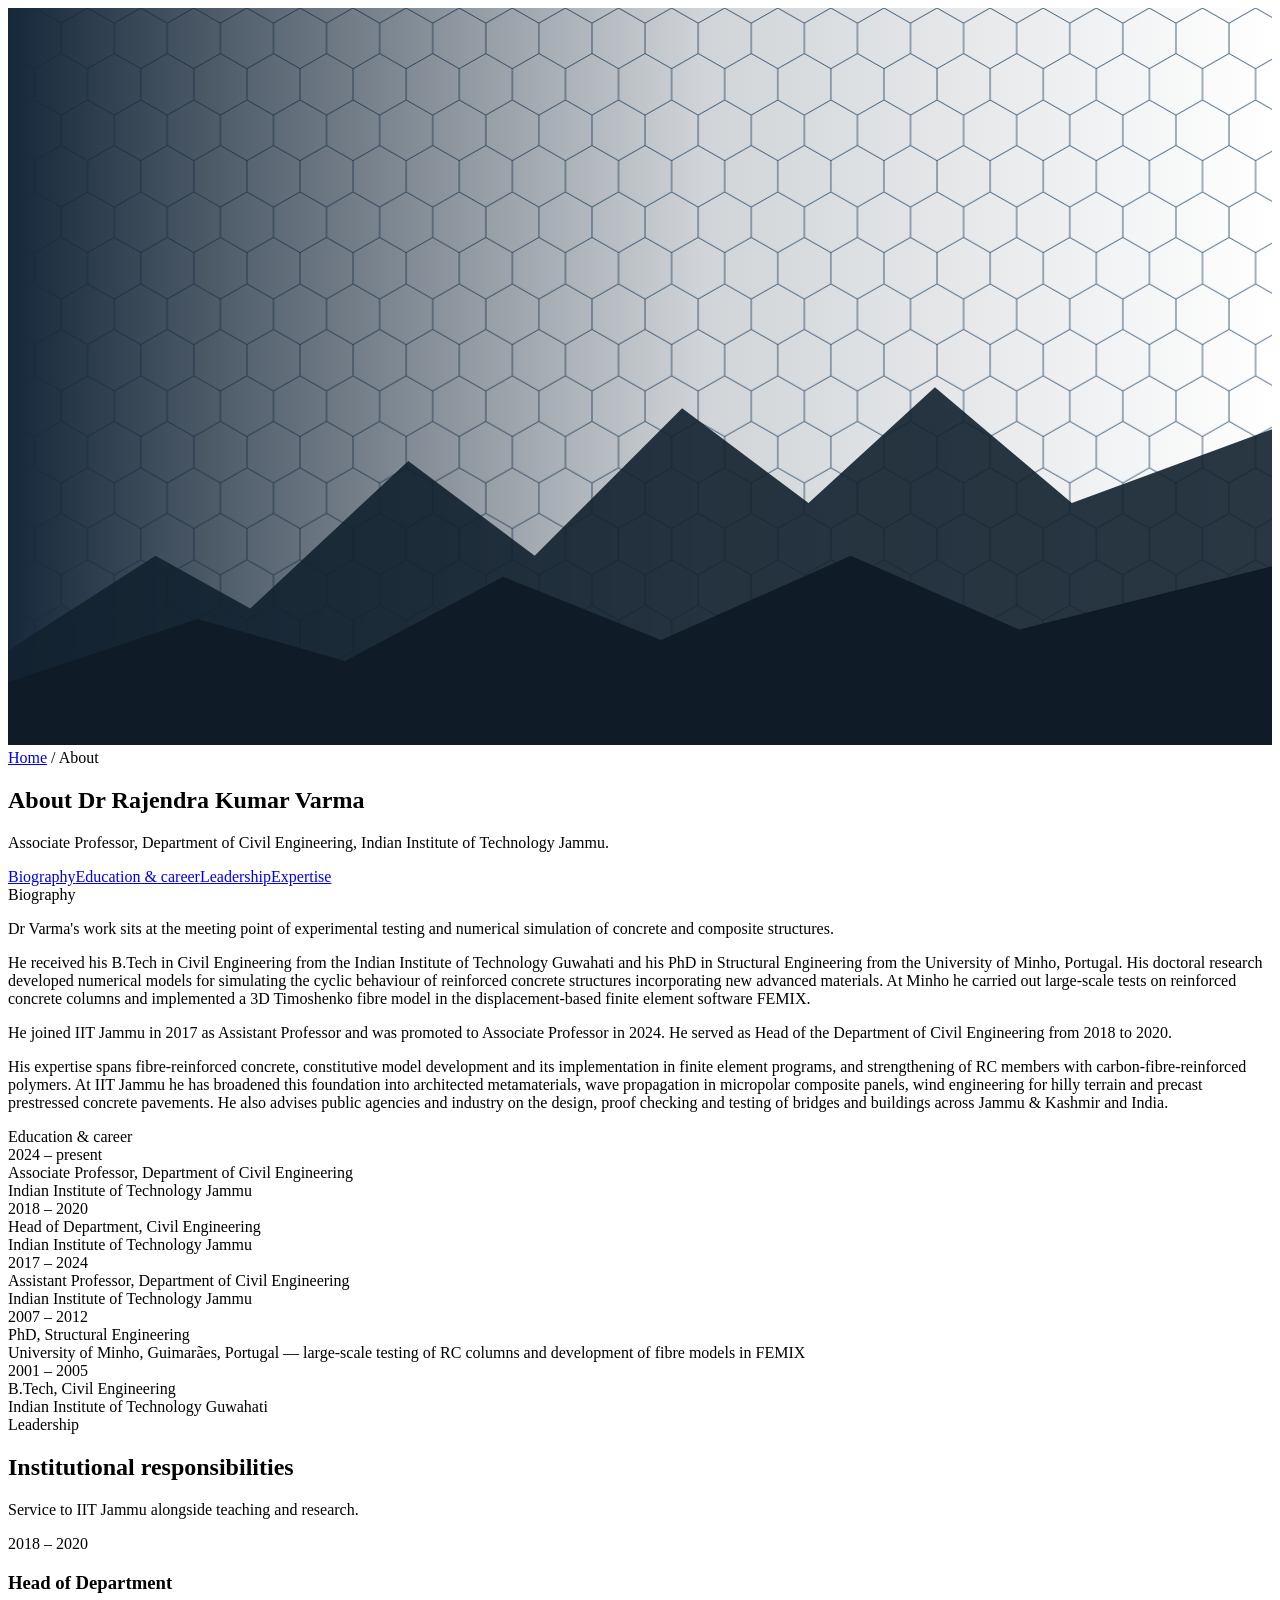
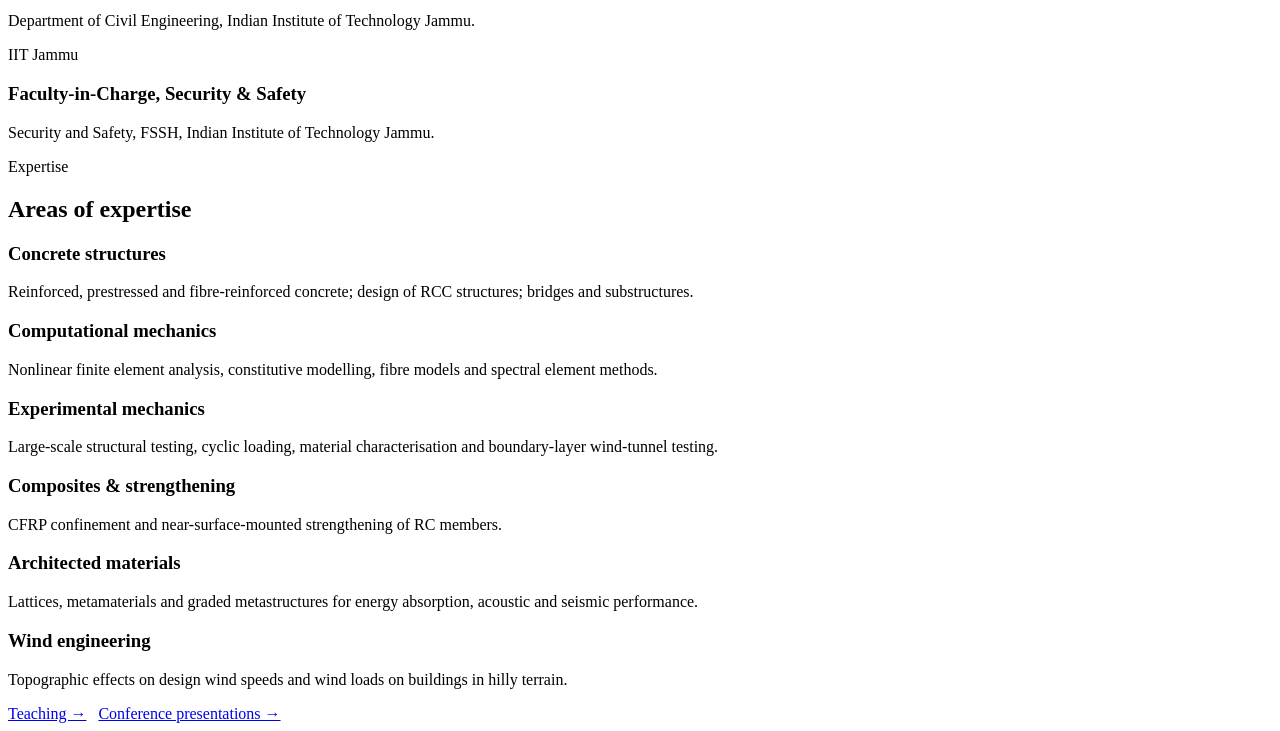
==== about.html @ 0ac22efe "Add files via upload" ====
<!DOCTYPE html>
<html lang="en-GB">
<head>
<meta charset="utf-8">
<meta name="viewport" content="width=device-width, initial-scale=1">
<title>About — Dr Rajendra Kumar Varma, IIT Jammu</title>
<meta name="description" content="Biography, education, career and institutional roles of Dr Rajendra Kumar Varma, Associate Professor of Civil Engineering at IIT Jammu.">
<link rel="canonical" href="https://rkv-research-group.github.io/about.html">
<meta property="og:type" content="website">
<meta property="og:url" content="https://rkv-research-group.github.io/about.html">
<meta property="og:title" content="About — Dr Rajendra Kumar Varma, IIT Jammu">
<meta property="og:description" content="Biography, education, career and institutional roles of Dr Rajendra Kumar Varma, Associate Professor of Civil Engineering at IIT Jammu.">
<meta name="twitter:card" content="summary">
<link rel="icon" href="data:image/svg+xml,%3Csvg xmlns='http://www.w3.org/2000/svg' viewBox='0 0 64 64'%3E%3Crect width='64' height='64' rx='12' fill='%2316283a'/%3E%3Ctext x='32' y='43' font-family='Georgia,serif' font-size='28' fill='%23ffffff' text-anchor='middle'%3ERKV%3C/text%3E%3C/svg%3E">
<link rel="preconnect" href="https://fonts.googleapis.com">
<link rel="preconnect" href="https://fonts.gstatic.com" crossorigin>
<link href="https://fonts.googleapis.com/css2?family=Fraunces:opsz,wght@9..144,400;9..144,500;9..144,600&family=IBM+Plex+Sans:wght@400;500;600&family=IBM+Plex+Mono:wght@400;500&display=swap" rel="stylesheet">
<link rel="stylesheet" href="assets/style.css">
</head>
<body data-page="about.html">
<main>
<section class="page-head"><svg class="hero-art" viewBox="0 0 1200 700" preserveAspectRatio="xMidYMid slice" aria-hidden="true">
<defs><pattern id="hex" width="56" height="97" patternUnits="userSpaceOnUse" patternTransform="scale(.9)"><path d="M28 0 L56 16 L56 48 L28 64 L0 48 L0 16 Z M28 64 L28 97" fill="none" stroke="#3a5a78" stroke-width="1"/></pattern>
<linearGradient id="fade" x1="0" x2="1"><stop offset="0" stop-color="#16283a"/><stop offset=".55" stop-color="#16283a" stop-opacity=".2"/><stop offset="1" stop-color="#16283a" stop-opacity="0"/></linearGradient></defs>
<rect width="1200" height="700" fill="url(#hex)"/><rect width="1200" height="700" fill="url(#fade)"/>
<path d="M0 610 L140 520 L230 570 L380 430 L500 520 L640 380 L760 470 L880 360 L1010 470 L1200 400 L1200 700 L0 700Z" fill="#12222f" opacity=".9"/>
<path d="M0 640 L180 580 L320 620 L470 540 L620 600 L800 520 L960 590 L1200 530 L1200 700 L0 700Z" fill="#0f1c28"/></svg><div class="wrap">
<div class="crumbs"><a href="index.html">Home</a> / About</div>
<h1>About Dr Rajendra Kumar Varma</h1><p>Associate Professor, Department of Civil Engineering, Indian Institute of Technology Jammu.</p><div class="jump"><a href="#bio">Biography</a><a href="#career">Education &amp; career</a><a href="#roles">Leadership</a><a href="#expertise">Expertise</a></div></div></section>

<section id="bio">
  <div class="wrap split">
    <div><div class="sec-num">Biography</div></div>
    <div class="prose reveal">
      <p class="lead">Dr Varma's work sits at the meeting point of experimental testing and numerical simulation of concrete and composite structures.</p>
      <p>He received his B.Tech in Civil Engineering from the Indian Institute of Technology Guwahati and his PhD in Structural Engineering from the University of Minho, Portugal. His doctoral research developed numerical models for simulating the cyclic behaviour of reinforced concrete structures incorporating new advanced materials. At Minho he carried out large-scale tests on reinforced concrete columns and implemented a 3D Timoshenko fibre model in the displacement-based finite element software FEMIX.</p>
      <p>He joined IIT Jammu in 2017 as Assistant Professor and was promoted to Associate Professor in 2024. He served as Head of the Department of Civil Engineering from 2018 to 2020.</p>
      <p>His expertise spans fibre-reinforced concrete, constitutive model development and its implementation in finite element programs, and strengthening of RC members with carbon-fibre-reinforced polymers. At IIT Jammu he has broadened this foundation into architected metamaterials, wave propagation in micropolar composite panels, wind engineering for hilly terrain and precast prestressed concrete pavements. He also advises public agencies and industry on the design, proof checking and testing of bridges and buildings across Jammu &amp; Kashmir and India.</p>
    </div>
  </div>
</section>

<section id="career" class="alt">
  <div class="wrap split">
    <div><div class="sec-num">Education &amp; career</div></div>
    <div class="reveal">
      <!-- To add earlier positions, copy one <div class="tl"> block and edit it. -->
      <div class="timeline">
        <div class="tl"><div class="when">2024 – present</div><div class="what">Associate Professor, Department of Civil Engineering</div><div class="where">Indian Institute of Technology Jammu</div></div>
        <div class="tl"><div class="when">2018 – 2020</div><div class="what">Head of Department, Civil Engineering</div><div class="where">Indian Institute of Technology Jammu</div></div>
        <div class="tl"><div class="when">2017 – 2024</div><div class="what">Assistant Professor, Department of Civil Engineering</div><div class="where">Indian Institute of Technology Jammu</div></div>
        <div class="tl"><div class="when">2007 – 2012</div><div class="what">PhD, Structural Engineering</div><div class="where">University of Minho, Guimarães, Portugal — large-scale testing of RC columns and development of fibre models in FEMIX</div></div>
        <div class="tl"><div class="when">2001 – 2005</div><div class="what">B.Tech, Civil Engineering</div><div class="where">Indian Institute of Technology Guwahati</div></div>
      </div>
    </div>
  </div>
</section>

<section id="roles">
  <div class="wrap">
    <div class="sec-head"><div class="sec-num">Leadership</div>
      <div class="reveal"><h2>Institutional responsibilities</h2><p>Service to IIT Jammu alongside teaching and research.</p></div></div>
    <div class="roles">
      <div class="role-card reveal"><div class="when">2018 – 2020</div><h3>Head of Department</h3><p>Department of Civil Engineering, Indian Institute of Technology Jammu.</p></div>
      <div class="role-card reveal"><div class="when">IIT Jammu</div><h3>Faculty-in-Charge, Security &amp; Safety</h3><p>Security and Safety, FSSH, Indian Institute of Technology Jammu.</p></div>
    </div>
  </div>
</section>

<section id="expertise" class="alt">
  <div class="wrap">
    <div class="sec-head"><div class="sec-num">Expertise</div>
      <div class="reveal"><h2>Areas of expertise</h2></div></div>
    <div class="cards">
      <div class="card reveal"><h3>Concrete structures</h3><p>Reinforced, prestressed and fibre-reinforced concrete; design of RCC structures; bridges and substructures.</p></div>
      <div class="card reveal"><h3>Computational mechanics</h3><p>Nonlinear finite element analysis, constitutive modelling, fibre models and spectral element methods.</p></div>
      <div class="card reveal"><h3>Experimental mechanics</h3><p>Large-scale structural testing, cyclic loading, material characterisation and boundary-layer wind-tunnel testing.</p></div>
      <div class="card reveal"><h3>Composites &amp; strengthening</h3><p>CFRP confinement and near-surface-mounted strengthening of RC members.</p></div>
      <div class="card reveal"><h3>Architected materials</h3><p>Lattices, metamaterials and graded metastructures for energy absorption, acoustic and seismic performance.</p></div>
      <div class="card reveal"><h3>Wind engineering</h3><p>Topographic effects on design wind speeds and wind loads on buildings in hilly terrain.</p></div>
    </div>
    <div class="more-row"><span></span><div style="display:flex;gap:12px;flex-wrap:wrap"><a class="btn line" href="teaching.html">Teaching →</a><a class="btn dark" href="publications.html#conferences">Conference presentations →</a></div></div>
  </div>
</section>
</main>
<script src="assets/data.js"></script>
<script src="assets/site.js"></script>

</body>
</html>
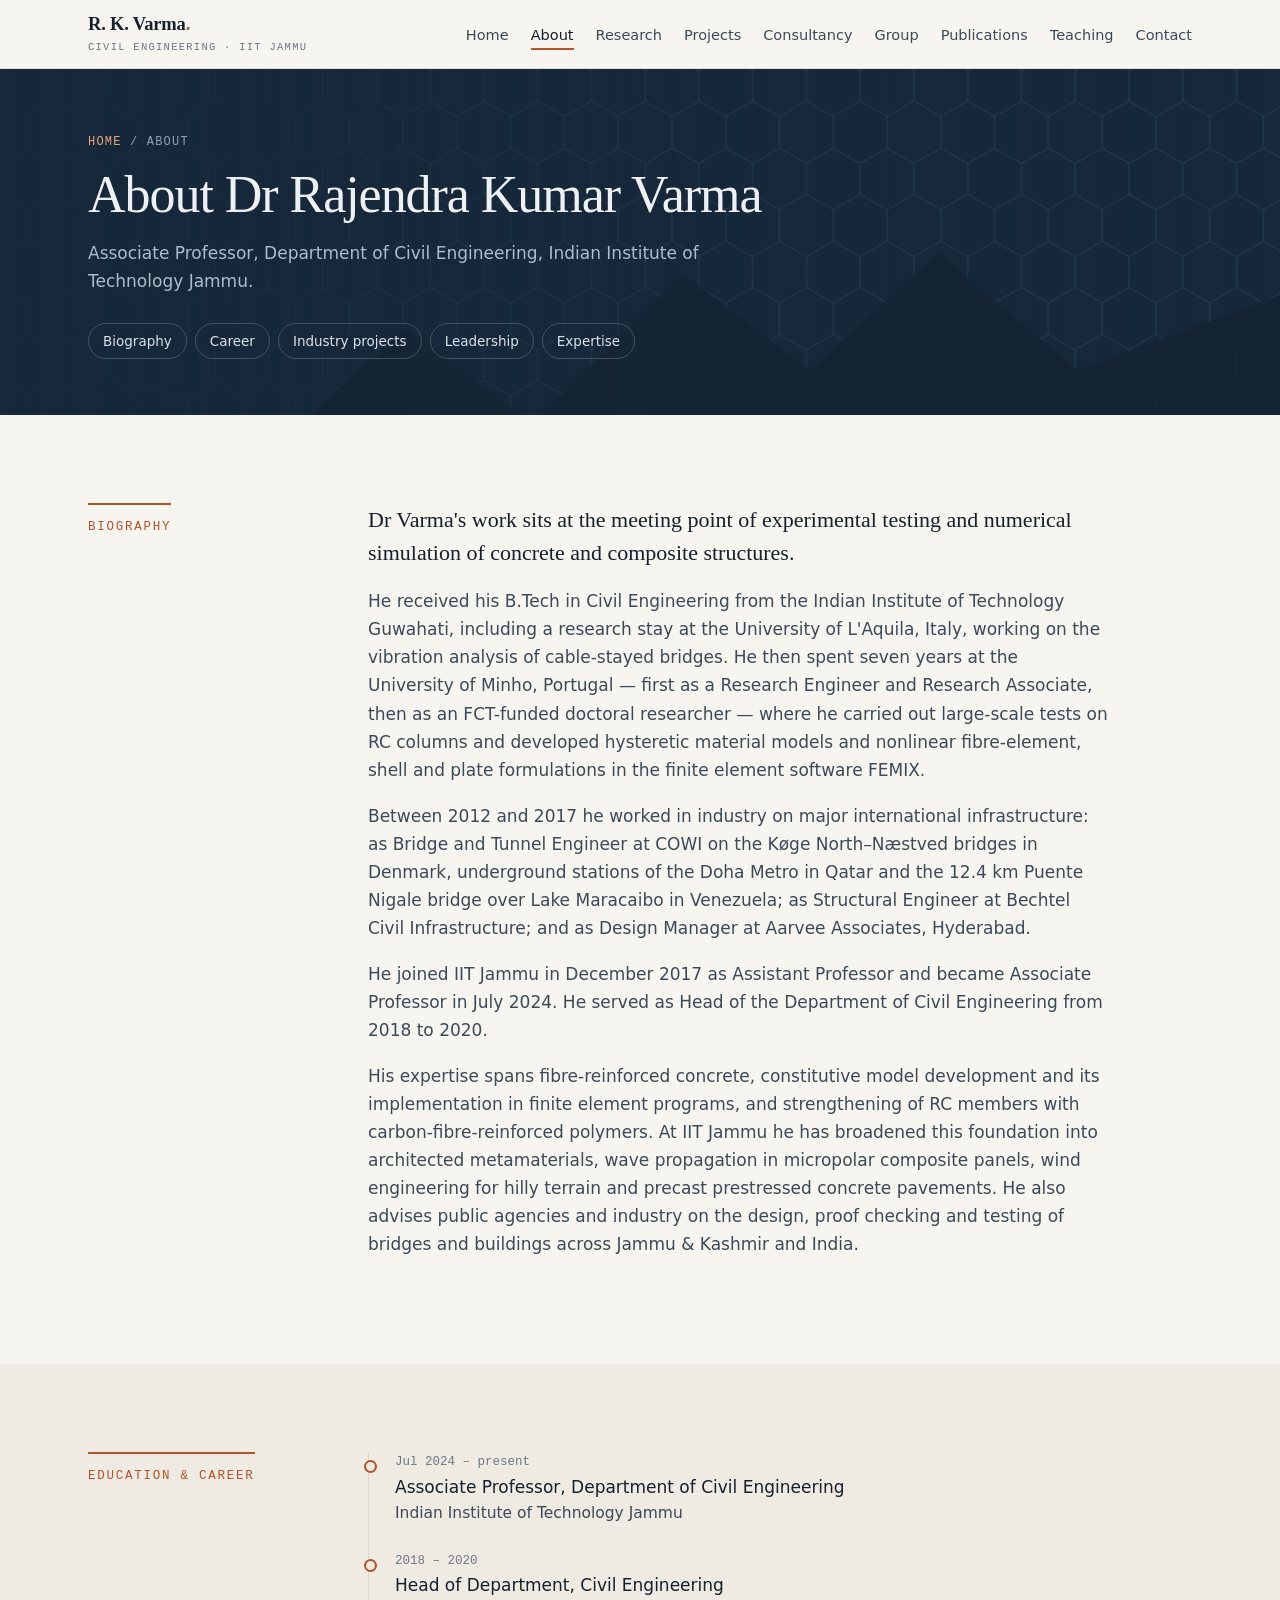
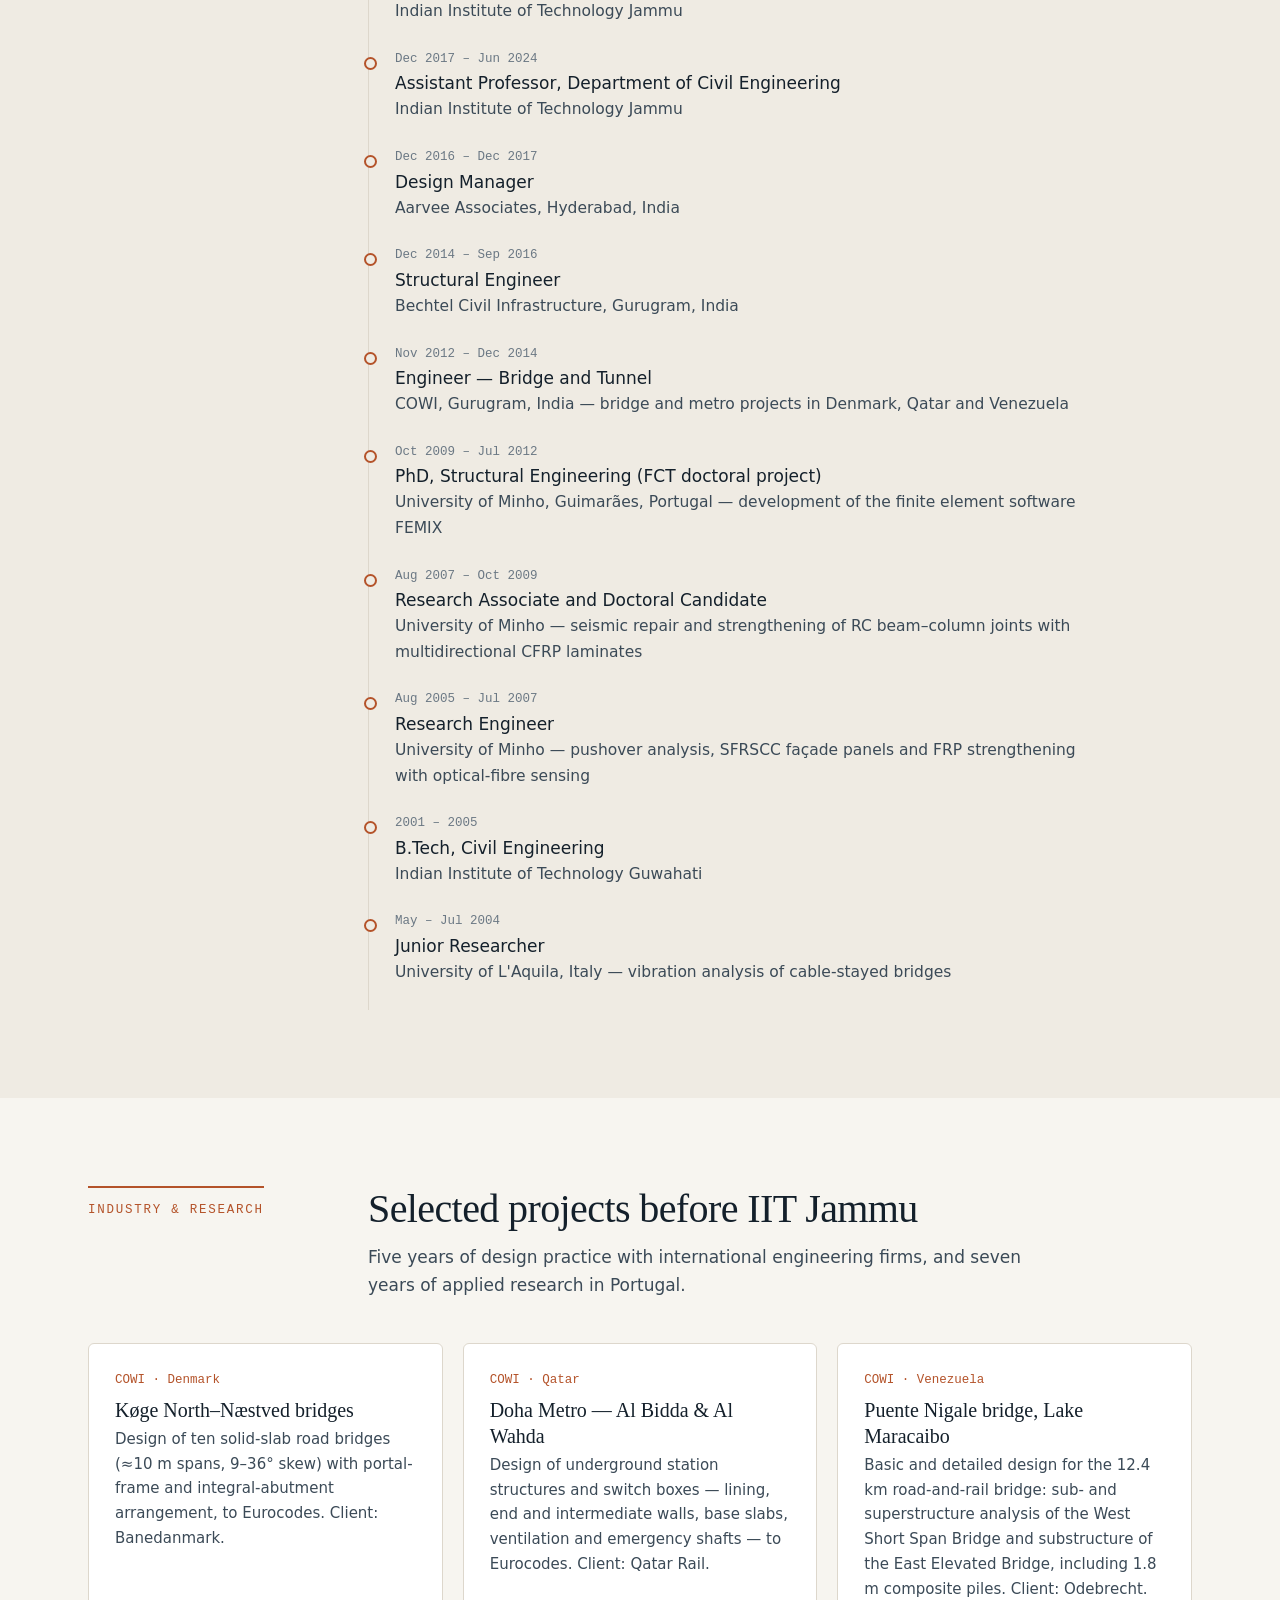
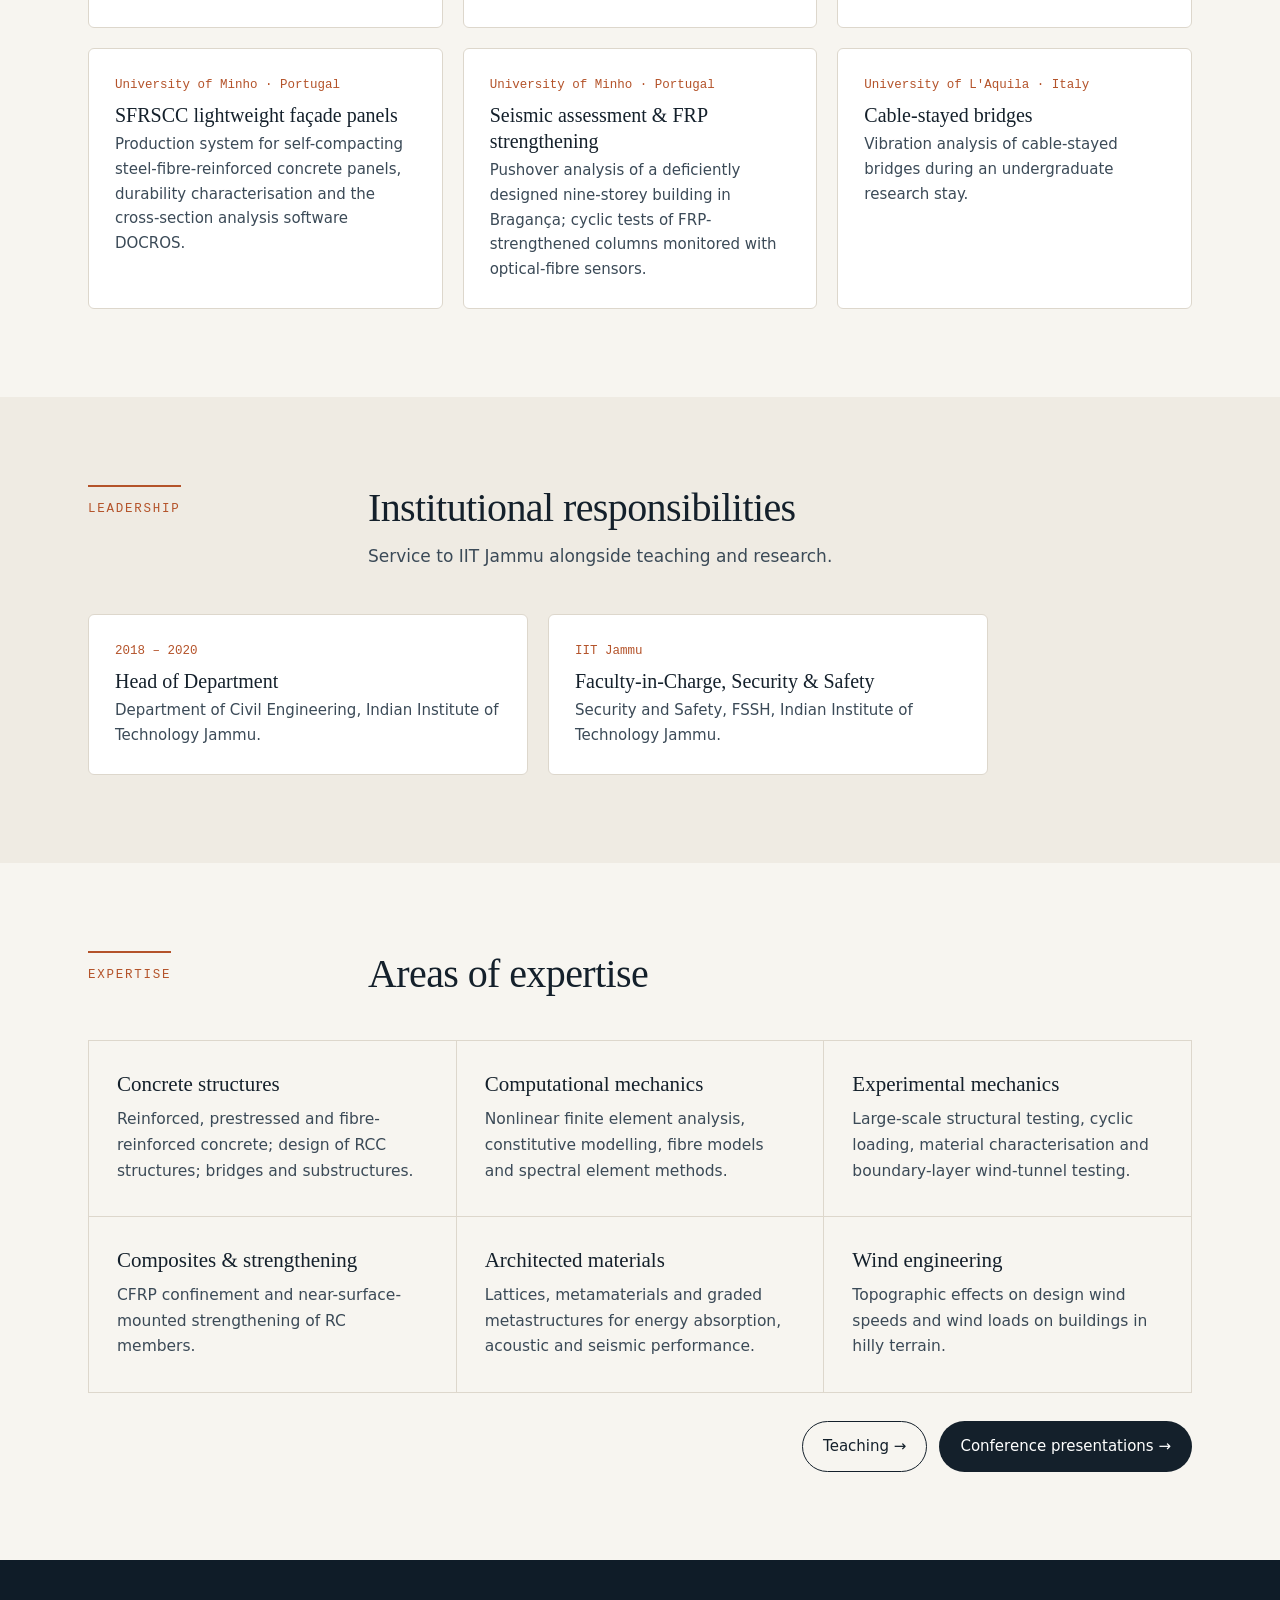
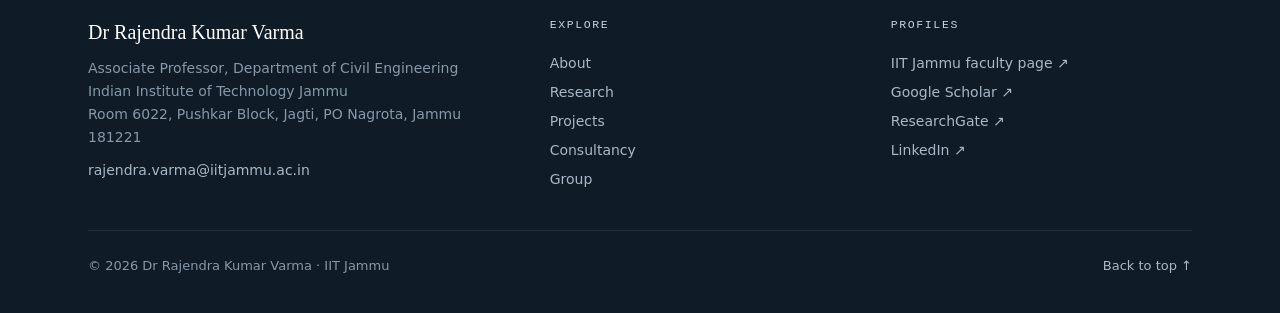
==== commit 28adaa07: "Add files via upload" ====
--- a/about.html
+++ b/about.html
@@ -15,7 +15,7 @@
 <link rel="preconnect" href="https://fonts.googleapis.com">
 <link rel="preconnect" href="https://fonts.gstatic.com" crossorigin>
 <link href="https://fonts.googleapis.com/css2?family=Fraunces:opsz,wght@9..144,400;9..144,500;9..144,600&family=IBM+Plex+Sans:wght@400;500;600&family=IBM+Plex+Mono:wght@400;500&display=swap" rel="stylesheet">
-<link rel="stylesheet" href="assets/style.css">
+<link rel="stylesheet" href="style.css">
 </head>
 <body data-page="about.html">
 <main>
@@ -26,15 +26,16 @@
 <path d="M0 610 L140 520 L230 570 L380 430 L500 520 L640 380 L760 470 L880 360 L1010 470 L1200 400 L1200 700 L0 700Z" fill="#12222f" opacity=".9"/>
 <path d="M0 640 L180 580 L320 620 L470 540 L620 600 L800 520 L960 590 L1200 530 L1200 700 L0 700Z" fill="#0f1c28"/></svg><div class="wrap">
 <div class="crumbs"><a href="index.html">Home</a> / About</div>
-<h1>About Dr Rajendra Kumar Varma</h1><p>Associate Professor, Department of Civil Engineering, Indian Institute of Technology Jammu.</p><div class="jump"><a href="#bio">Biography</a><a href="#career">Education &amp; career</a><a href="#roles">Leadership</a><a href="#expertise">Expertise</a></div></div></section>
+<h1>About Dr Rajendra Kumar Varma</h1><p>Associate Professor, Department of Civil Engineering, Indian Institute of Technology Jammu.</p><div class="jump"><a href="#bio">Biography</a><a href="#career">Career</a><a href="#industry">Industry projects</a><a href="#roles">Leadership</a><a href="#expertise">Expertise</a></div></div></section>
 
 <section id="bio">
   <div class="wrap split">
     <div><div class="sec-num">Biography</div></div>
     <div class="prose reveal">
       <p class="lead">Dr Varma's work sits at the meeting point of experimental testing and numerical simulation of concrete and composite structures.</p>
-      <p>He received his B.Tech in Civil Engineering from the Indian Institute of Technology Guwahati and his PhD in Structural Engineering from the University of Minho, Portugal. His doctoral research developed numerical models for simulating the cyclic behaviour of reinforced concrete structures incorporating new advanced materials. At Minho he carried out large-scale tests on reinforced concrete columns and implemented a 3D Timoshenko fibre model in the displacement-based finite element software FEMIX.</p>
-      <p>He joined IIT Jammu in 2017 as Assistant Professor and was promoted to Associate Professor in 2024. He served as Head of the Department of Civil Engineering from 2018 to 2020.</p>
+      <p>He received his B.Tech in Civil Engineering from the Indian Institute of Technology Guwahati, including a research stay at the University of L'Aquila, Italy, working on the vibration analysis of cable-stayed bridges. He then spent seven years at the University of Minho, Portugal — first as a Research Engineer and Research Associate, then as an FCT-funded doctoral researcher — where he carried out large-scale tests on RC columns and developed hysteretic material models and nonlinear fibre-element, shell and plate formulations in the finite element software FEMIX.</p>
+      <p>Between 2012 and 2017 he worked in industry on major international infrastructure: as Bridge and Tunnel Engineer at COWI on the Køge North–Næstved bridges in Denmark, underground stations of the Doha Metro in Qatar and the 12.4 km Puente Nigale bridge over Lake Maracaibo in Venezuela; as Structural Engineer at Bechtel Civil Infrastructure; and as Design Manager at Aarvee Associates, Hyderabad.</p>
+      <p>He joined IIT Jammu in December 2017 as Assistant Professor and became Associate Professor in July 2024. He served as Head of the Department of Civil Engineering from 2018 to 2020.</p>
       <p>His expertise spans fibre-reinforced concrete, constitutive model development and its implementation in finite element programs, and strengthening of RC members with carbon-fibre-reinforced polymers. At IIT Jammu he has broadened this foundation into architected metamaterials, wave propagation in micropolar composite panels, wind engineering for hilly terrain and precast prestressed concrete pavements. He also advises public agencies and industry on the design, proof checking and testing of bridges and buildings across Jammu &amp; Kashmir and India.</p>
     </div>
   </div>
@@ -46,17 +47,31 @@
     <div class="reveal">
       <!-- To add earlier positions, copy one <div class="tl"> block and edit it. -->
       <div class="timeline">
-        <div class="tl"><div class="when">2024 – present</div><div class="what">Associate Professor, Department of Civil Engineering</div><div class="where">Indian Institute of Technology Jammu</div></div>
+        <div class="tl"><div class="when">Jul 2024 – present</div><div class="what">Associate Professor, Department of Civil Engineering</div><div class="where">Indian Institute of Technology Jammu</div></div>
         <div class="tl"><div class="when">2018 – 2020</div><div class="what">Head of Department, Civil Engineering</div><div class="where">Indian Institute of Technology Jammu</div></div>
-        <div class="tl"><div class="when">2017 – 2024</div><div class="what">Assistant Professor, Department of Civil Engineering</div><div class="where">Indian Institute of Technology Jammu</div></div>
-        <div class="tl"><div class="when">2007 – 2012</div><div class="what">PhD, Structural Engineering</div><div class="where">University of Minho, Guimarães, Portugal — large-scale testing of RC columns and development of fibre models in FEMIX</div></div>
+        <div class="tl"><div class="when">Dec 2017 – Jun 2024</div><div class="what">Assistant Professor, Department of Civil Engineering</div><div class="where">Indian Institute of Technology Jammu</div></div>
+        <div class="tl"><div class="when">Dec 2016 – Dec 2017</div><div class="what">Design Manager</div><div class="where">Aarvee Associates, Hyderabad, India</div></div>
+        <div class="tl"><div class="when">Dec 2014 – Sep 2016</div><div class="what">Structural Engineer</div><div class="where">Bechtel Civil Infrastructure, Gurugram, India</div></div>
+        <div class="tl"><div class="when">Nov 2012 – Dec 2014</div><div class="what">Engineer — Bridge and Tunnel</div><div class="where">COWI, Gurugram, India — bridge and metro projects in Denmark, Qatar and Venezuela</div></div>
+        <div class="tl"><div class="when">Oct 2009 – Jul 2012</div><div class="what">PhD, Structural Engineering (FCT doctoral project)</div><div class="where">University of Minho, Guimarães, Portugal — development of the finite element software FEMIX</div></div>
+        <div class="tl"><div class="when">Aug 2007 – Oct 2009</div><div class="what">Research Associate and Doctoral Candidate</div><div class="where">University of Minho — seismic repair and strengthening of RC beam–column joints with multidirectional CFRP laminates</div></div>
+        <div class="tl"><div class="when">Aug 2005 – Jul 2007</div><div class="what">Research Engineer</div><div class="where">University of Minho — pushover analysis, SFRSCC façade panels and FRP strengthening with optical-fibre sensing</div></div>
         <div class="tl"><div class="when">2001 – 2005</div><div class="what">B.Tech, Civil Engineering</div><div class="where">Indian Institute of Technology Guwahati</div></div>
+        <div class="tl"><div class="when">May – Jul 2004</div><div class="what">Junior Researcher</div><div class="where">University of L'Aquila, Italy — vibration analysis of cable-stayed bridges</div></div>
       </div>
     </div>
   </div>
 </section>
 
-<section id="roles">
+<section id="industry">
+  <div class="wrap">
+    <div class="sec-head"><div class="sec-num">Industry &amp; research</div>
+      <div class="reveal"><h2>Selected projects before IIT Jammu</h2><p>Five years of design practice with international engineering firms, and seven years of applied research in Portugal.</p></div></div>
+    <div class="roles three"><div class="role-card reveal"><div class="when">COWI · Denmark</div><h3>Køge North–Næstved bridges</h3><p>Design of ten solid-slab road bridges (≈10 m spans, 9–36° skew) with portal-frame and integral-abutment arrangement, to Eurocodes. Client: Banedanmark.</p></div><div class="role-card reveal"><div class="when">COWI · Qatar</div><h3>Doha Metro — Al Bidda &amp; Al Wahda</h3><p>Design of underground station structures and switch boxes — lining, end and intermediate walls, base slabs, ventilation and emergency shafts — to Eurocodes. Client: Qatar Rail.</p></div><div class="role-card reveal"><div class="when">COWI · Venezuela</div><h3>Puente Nigale bridge, Lake Maracaibo</h3><p>Basic and detailed design for the 12.4 km road-and-rail bridge: sub- and superstructure analysis of the West Short Span Bridge and substructure of the East Elevated Bridge, including 1.8 m composite piles. Client: Odebrecht.</p></div><div class="role-card reveal"><div class="when">University of Minho · Portugal</div><h3>SFRSCC lightweight façade panels</h3><p>Production system for self-compacting steel-fibre-reinforced concrete panels, durability characterisation and the cross-section analysis software DOCROS.</p></div><div class="role-card reveal"><div class="when">University of Minho · Portugal</div><h3>Seismic assessment &amp; FRP strengthening</h3><p>Pushover analysis of a deficiently designed nine-storey building in Bragança; cyclic tests of FRP-strengthened columns monitored with optical-fibre sensors.</p></div><div class="role-card reveal"><div class="when">University of L'Aquila · Italy</div><h3>Cable-stayed bridges</h3><p>Vibration analysis of cable-stayed bridges during an undergraduate research stay.</p></div></div>
+  </div>
+</section>
+
+<section id="roles" class="alt">
   <div class="wrap">
     <div class="sec-head"><div class="sec-num">Leadership</div>
       <div class="reveal"><h2>Institutional responsibilities</h2><p>Service to IIT Jammu alongside teaching and research.</p></div></div>
@@ -67,7 +82,7 @@
   </div>
 </section>
 
-<section id="expertise" class="alt">
+<section id="expertise">
   <div class="wrap">
     <div class="sec-head"><div class="sec-num">Expertise</div>
       <div class="reveal"><h2>Areas of expertise</h2></div></div>
@@ -83,8 +98,8 @@
   </div>
 </section>
 </main>
-<script src="assets/data.js"></script>
-<script src="assets/site.js"></script>
+<script src="data.js"></script>
+<script src="site.js"></script>
 
 </body>
 </html>
--- a/style.css
+++ b/style.css
@@ -0,0 +1,323 @@
+/* ============================================================
+   Dr Rajendra Kumar Varma — site styles
+   Colours and fonts are set in :root below.
+   ============================================================ */
+:root{
+  --ink:#14202b; --ink-2:#3b4a57; --ink-3:#6b7884;
+  --paper:#f7f5f0; --paper-2:#efebe3; --card:#ffffff;
+  --line:#ddd7cc; --accent:#b4532a; --accent-2:#8e3e1d; --accent-soft:#e9a57f;
+  --navy:#16283a; --navy-2:#1f3a52;
+  --serif:'Fraunces',Georgia,serif; --sans:'IBM Plex Sans',system-ui,sans-serif; --mono:'IBM Plex Mono',ui-monospace,monospace;
+  --max:1160px;
+}
+*{box-sizing:border-box;margin:0;padding:0}
+html{scroll-behavior:smooth;scroll-padding-top:80px}
+body{font-family:var(--sans);color:var(--ink);background:var(--paper);line-height:1.65;font-size:17px;-webkit-font-smoothing:antialiased}
+a{color:inherit}
+img,svg{display:block;max-width:100%}
+.wrap{max-width:var(--max);margin:0 auto;padding:0 28px}
+
+/* ---------- navigation ---------- */
+header.nav{position:sticky;top:0;z-index:50;background:rgba(247,245,240,.94);backdrop-filter:blur(10px);border-bottom:1px solid var(--line)}
+.nav .wrap{display:flex;align-items:center;justify-content:space-between;height:68px;gap:20px}
+.brand{text-decoration:none;line-height:1.15}
+.brand b{display:block;font-family:var(--serif);font-weight:600;font-size:18.5px;letter-spacing:-.01em}
+.brand b span{color:var(--accent)}
+.brand small{font-family:var(--mono);font-size:10.5px;letter-spacing:.12em;text-transform:uppercase;color:var(--ink-3)}
+.nav ul{display:flex;gap:22px;list-style:none}
+.nav ul a{text-decoration:none;font-size:14.5px;color:var(--ink-2);font-weight:500;position:relative;padding:6px 0}
+.nav ul a:hover,.nav ul a.active{color:var(--ink)}
+.nav ul a.active::after{content:"";position:absolute;left:0;right:0;bottom:-1px;height:2px;background:var(--accent)}
+.menu-btn{display:none;background:none;border:1px solid var(--line);border-radius:8px;padding:7px 12px;font:500 14px var(--sans);color:var(--ink);cursor:pointer}
+
+/* ---------- buttons ---------- */
+.btn{display:inline-flex;align-items:center;gap:8px;padding:12px 20px;border-radius:999px;text-decoration:none;font-weight:500;font-size:15px;transition:transform .15s,background .15s,border-color .15s;border:1px solid transparent}
+.btn:hover{transform:translateY(-1px)}
+.btn.primary{background:var(--accent);color:#fff}
+.btn.primary:hover{background:#c55f33}
+.btn.ghost{border-color:rgba(255,255,255,.3);color:#eef1f4}
+.btn.ghost:hover{background:rgba(255,255,255,.08)}
+.btn.dark{background:var(--ink);color:#fff}
+.btn.line{border-color:var(--ink);color:var(--ink)}
+.btn.line:hover{background:var(--ink);color:#fff}
+.cta{display:flex;flex-wrap:wrap;gap:12px;margin-top:32px}
+.textlink{color:var(--accent-2);font-weight:500;text-decoration:none;border-bottom:1px solid rgba(180,83,42,.35)}
+.textlink:hover{border-color:var(--accent)}
+
+/* ---------- home hero ---------- */
+.hero{position:relative;overflow:hidden;padding:80px 0 88px;background:var(--navy);color:#eef1f4}
+.hero .wrap{position:relative;z-index:2}
+.hero-grid{display:grid;grid-template-columns:1.3fr .85fr;gap:56px;align-items:center}
+.eyebrow{font-family:var(--mono);font-size:12.5px;letter-spacing:.14em;text-transform:uppercase;color:var(--accent-soft)}
+.hero h1{font-family:var(--serif);font-weight:500;font-size:clamp(40px,5.4vw,64px);line-height:1.04;letter-spacing:-.02em;margin:18px 0}
+.hero .role{font-size:19px;color:#c9d3dc;max-width:580px}
+.hero .role strong{color:#fff;font-weight:500}
+.hero .lede{margin-top:20px;color:#aebccb;max-width:580px;font-size:16.5px}
+.portrait{position:relative;aspect-ratio:4/5;border-radius:6px;background:linear-gradient(160deg,#2a4762,#1a2f43);border:1px solid rgba(255,255,255,.12);overflow:hidden}
+.portrait img{position:absolute;inset:0;width:100%;height:100%;object-fit:cover}
+.portrait .mono{position:absolute;inset:0;display:grid;place-items:center;font-family:var(--serif);font-size:120px;color:rgba(255,255,255,.1)}
+.portrait .cap{position:absolute;left:0;right:0;bottom:0;padding:22px 24px;font-size:13px;color:#c3cfda;line-height:1.5;background:linear-gradient(transparent,rgba(10,20,30,.85))}
+.portrait .cap b{display:block;color:#fff;font-weight:500;font-size:15px}
+.hero-art{position:absolute;inset:0;z-index:1;opacity:.5;pointer-events:none;width:100%;height:100%}
+.stats{display:grid;grid-template-columns:repeat(4,1fr);border-top:1px solid rgba(255,255,255,.14);margin-top:60px}
+.stat{padding:22px 20px 0 0}
+.stat b{display:block;font-family:var(--serif);font-weight:500;font-size:34px;color:#fff;line-height:1.1}
+.stat span{font-size:13.5px;color:#9fb0c1}
+
+/* ---------- inner page header ---------- */
+.page-head{background:var(--navy);color:#eef1f4;padding:64px 0 56px;position:relative;overflow:hidden}
+.page-head .wrap{position:relative;z-index:2}
+.page-head h1{font-family:var(--serif);font-weight:500;font-size:clamp(34px,4.4vw,52px);line-height:1.08;letter-spacing:-.02em;margin-top:14px;max-width:820px}
+.page-head p{color:#aebccb;max-width:700px;margin-top:16px;font-size:17px}
+.crumbs{font-family:var(--mono);font-size:12px;letter-spacing:.1em;text-transform:uppercase;color:#8fa2b4}
+.crumbs a{color:var(--accent-soft);text-decoration:none}
+.jump{display:flex;flex-wrap:wrap;gap:8px;margin-top:28px}
+.jump a{font-size:13.5px;text-decoration:none;color:#dbe3ea;border:1px solid rgba(255,255,255,.2);padding:6px 14px;border-radius:99px;transition:background .15s}
+.jump a:hover{background:rgba(255,255,255,.1)}
+
+/* ---------- sections ---------- */
+section{padding:88px 0}
+section.tight{padding:64px 0}
+section.alt{background:var(--paper-2)}
+section.dark{background:var(--navy);color:#e6ebf0}
+.sec-head{display:grid;grid-template-columns:240px 1fr;gap:40px;margin-bottom:44px;align-items:start}
+.sec-num{font-family:var(--mono);font-size:12.5px;letter-spacing:.14em;color:var(--accent);text-transform:uppercase;padding-top:12px;border-top:2px solid var(--accent);width:max-content}
+.dark .sec-num{color:var(--accent-soft);border-color:var(--accent-soft)}
+.sec-head h2{font-family:var(--serif);font-weight:500;font-size:clamp(28px,3.4vw,40px);line-height:1.14;letter-spacing:-.015em}
+.dark .sec-head h2{color:#fff}
+.sec-head p{color:var(--ink-2);margin-top:12px;max-width:680px}
+.dark .sec-head p{color:#a9b8c7}
+.split{display:grid;grid-template-columns:240px 1fr;gap:40px}
+.prose p{margin-bottom:18px;color:var(--ink-2);max-width:740px}
+.prose p.lead{font-family:var(--serif);font-size:22px;line-height:1.5;color:var(--ink)}
+.prose ul{margin:0 0 18px 20px;color:var(--ink-2);max-width:740px}
+.prose li{margin-bottom:6px}
+.more-row{display:flex;justify-content:space-between;align-items:center;margin-top:28px;gap:16px;flex-wrap:wrap}
+
+/* ---------- home: theme cards ---------- */
+.cards{display:grid;grid-template-columns:repeat(3,1fr);gap:1px;background:var(--line);border:1px solid var(--line)}
+.card{background:var(--paper);padding:30px 28px 32px;text-decoration:none;display:flex;flex-direction:column;transition:background .2s}
+a.card:hover{background:#fff}
+a.card:hover .go{color:var(--accent);transform:translateX(3px)}
+.card svg.ico{width:44px;height:44px;margin-bottom:20px;stroke:var(--accent);fill:none;stroke-width:1.5}
+.card h3{font-family:var(--serif);font-weight:500;font-size:21px;line-height:1.25;margin-bottom:10px}
+.card p{font-size:15.5px;color:var(--ink-2)}
+.card .go{margin-top:auto;padding-top:18px;font-size:14px;font-weight:500;color:var(--ink-3);transition:all .2s}
+
+/* ---------- news ---------- */
+.news{border-top:1px solid var(--ink)}
+.news li{list-style:none;display:grid;grid-template-columns:120px 1fr;gap:24px;padding:18px 0;border-bottom:1px solid var(--line)}
+.news .d{font-family:var(--mono);font-size:13px;color:var(--ink-3)}
+.news .t{font-size:16px}
+.news .t b{font-weight:600}
+
+/* ---------- teaser band ---------- */
+.band{display:grid;grid-template-columns:1fr 1fr;gap:24px}
+.band > a{display:block;text-decoration:none;padding:36px;border-radius:6px;transition:transform .2s}
+.band > a:hover{transform:translateY(-2px)}
+.band .b1{background:var(--navy);color:#e6ebf0}
+.band .b2{background:var(--card);border:1px solid var(--line)}
+.band h3{font-family:var(--serif);font-weight:500;font-size:26px;line-height:1.2;margin:10px 0}
+.band p{font-size:15.5px;opacity:.85}
+.band .go{margin-top:18px;font-weight:500;font-size:14.5px;color:var(--accent)}
+.band .b1 .go{color:var(--accent-soft)}
+
+/* ---------- research detail ---------- */
+.theme{padding:80px 0;border-bottom:1px solid var(--line)}
+.theme:nth-of-type(even){background:var(--paper-2)}
+.theme-grid{display:grid;grid-template-columns:1fr 1fr;gap:56px;align-items:start}
+.theme-grid.flip > .fig{order:2}
+.theme .num{font-family:var(--mono);font-size:12.5px;letter-spacing:.14em;color:var(--accent);text-transform:uppercase}
+.theme h2{font-family:var(--serif);font-weight:500;font-size:clamp(26px,3vw,36px);line-height:1.15;letter-spacing:-.015em;margin:12px 0 16px}
+.theme p{color:var(--ink-2);margin-bottom:16px}
+.theme h4{font-family:var(--mono);font-size:12px;letter-spacing:.12em;text-transform:uppercase;color:var(--ink-3);margin:26px 0 10px}
+.theme ul.ticks{list-style:none}
+.theme ul.ticks li{padding:7px 0 7px 24px;position:relative;font-size:15.5px;color:var(--ink-2);border-bottom:1px dashed var(--line)}
+.theme ul.ticks li::before{content:"";position:absolute;left:2px;top:15px;width:10px;height:2px;background:var(--accent)}
+.mini-pubs{list-style:none}
+.mini-pubs li{font-size:14.5px;padding:8px 0;border-bottom:1px solid var(--line);color:var(--ink-2)}
+.mini-pubs li a{color:var(--ink);text-decoration:none;font-weight:500}
+.mini-pubs li a:hover{color:var(--accent-2)}
+.mini-pubs li span{display:block;font-size:13px;color:var(--ink-3);font-style:italic}
+.people-inline{display:flex;flex-wrap:wrap;gap:8px}
+.people-inline span{font-size:13.5px;border:1px solid var(--line);border-radius:99px;padding:4px 12px;background:var(--card)}
+.tags{display:flex;flex-wrap:wrap;gap:6px;margin-top:14px}
+.tag{font-family:var(--mono);font-size:11.5px;padding:3px 8px;border:1px solid var(--line);border-radius:4px;color:var(--ink-3)}
+
+/* figures: upload images/<name> and it replaces the drawing automatically */
+.fig{position:sticky;top:96px}
+.fig .frame{position:relative;aspect-ratio:4/3;border-radius:6px;overflow:hidden;background:var(--navy);border:1px solid var(--line)}
+.fig .frame img{position:absolute;inset:0;width:100%;height:100%;object-fit:cover;opacity:0;transition:opacity .4s}
+.fig .frame img.ok{opacity:1}
+.fig .frame svg{position:absolute;inset:0;width:100%;height:100%}
+.fig figcaption{font-size:13.5px;color:var(--ink-3);margin-top:10px}
+
+/* ---------- projects ---------- */
+.proj-list{border-top:1px solid var(--ink)}
+.proj{display:grid;grid-template-columns:120px 1fr 220px;gap:28px;padding:26px 0;border-bottom:1px solid var(--line);align-items:baseline}
+.proj .yr{font-family:var(--mono);font-size:13px;color:var(--ink-3)}
+.proj h3{font-family:var(--serif);font-weight:500;font-size:20px;line-height:1.3}
+.proj p{font-size:15px;color:var(--ink-2);margin-top:6px}
+.proj .meta{text-align:right;font-size:14px;color:var(--ink-2)}
+.proj .meta b{display:block;color:var(--ink);font-weight:500}
+.pill{display:inline-block;font-family:var(--mono);font-size:11px;letter-spacing:.06em;text-transform:uppercase;padding:2px 8px;border-radius:99px;margin-top:6px}
+.pill.on{background:#e3ece6;color:#365646}
+.pill.done{background:#ece7de;color:#6b5f4c}
+
+/* ---------- consultancy ---------- */
+.expertise{display:grid;grid-template-columns:repeat(3,1fr);gap:18px}
+.exp{border:1px solid rgba(255,255,255,.14);border-radius:6px;padding:24px}
+.exp .n{font-family:var(--mono);font-size:12px;color:var(--accent-soft)}
+.exp h3{font-family:var(--serif);font-weight:500;font-size:19px;color:#fff;margin:8px 0 6px;line-height:1.3}
+.exp p{font-size:14.5px;color:#a9b8c7}
+.cprojects{display:grid;grid-template-columns:1fr 1fr;gap:0 48px;border-top:1px solid var(--ink)}
+.cp{display:flex;justify-content:space-between;gap:20px;padding:16px 0;border-bottom:1px solid var(--line);font-size:15.5px}
+.cp span:last-child{color:var(--ink-3);font-size:14px;text-align:right;white-space:nowrap}
+.clients{display:flex;flex-wrap:wrap;gap:10px;margin-top:32px}
+.clients span{border:1px solid var(--line);background:var(--card);border-radius:99px;padding:7px 16px;font-size:14px}
+.note{margin-top:36px;padding:22px 26px;background:var(--card);border-left:3px solid var(--accent);font-size:15.5px;color:var(--ink-2);border-radius:0 6px 6px 0}
+
+/* ---------- group ---------- */
+.grp-label{display:flex;align-items:center;gap:14px;margin:0 0 22px;font-family:var(--mono);font-size:12.5px;letter-spacing:.14em;text-transform:uppercase;color:var(--ink-3)}
+.grp-label::after{content:"";flex:1;height:1px;background:var(--line)}
+.people{display:grid;grid-template-columns:repeat(3,1fr);gap:22px;margin-bottom:56px}
+.person{background:var(--card);border:1px solid var(--line);border-radius:6px;padding:26px;display:flex;flex-direction:column;transition:box-shadow .2s,transform .2s}
+.person:hover{box-shadow:0 10px 30px -14px rgba(20,32,43,.25);transform:translateY(-2px)}
+.ph{display:flex;gap:16px;align-items:center;margin-bottom:16px}
+.av{width:56px;height:56px;border-radius:50%;display:grid;place-items:center;font-family:var(--serif);font-size:20px;color:#fff;flex:none;overflow:hidden;position:relative}
+.av img{position:absolute;inset:0;width:100%;height:100%;object-fit:cover}
+.person h3{font-family:var(--serif);font-weight:500;font-size:19px;line-height:1.25}
+.person .deg{font-family:var(--mono);font-size:12px;color:var(--accent)}
+.person .now{font-size:14.5px;color:var(--ink-2);margin-bottom:10px}
+.person .topic{font-size:14.5px;color:var(--ink);padding-top:12px;border-top:1px dashed var(--line);margin-top:auto}
+.person .topic em{font-style:normal;font-family:var(--mono);font-size:11px;letter-spacing:.08em;text-transform:uppercase;color:var(--ink-3);display:block;margin-bottom:2px}
+.links{display:flex;gap:14px;margin-top:16px;font-size:13.5px}
+.links a{text-decoration:none;color:var(--accent-2);font-weight:500;border-bottom:1px solid rgba(180,83,42,.3)}
+.empty{border:1px dashed var(--line);border-radius:6px;padding:34px;text-align:center;color:var(--ink-3);background:rgba(255,255,255,.4)}
+.join{display:grid;grid-template-columns:1fr 1fr 1fr;gap:20px}
+.join > div{background:var(--card);border:1px solid var(--line);border-radius:6px;padding:28px}
+.join h3{font-family:var(--serif);font-weight:500;font-size:21px;line-height:1.25;margin-bottom:8px}
+.join p{color:var(--ink-2);font-size:15px}
+.join .k{font-family:var(--mono);font-size:11.5px;letter-spacing:.1em;text-transform:uppercase;color:var(--accent);margin-bottom:10px;display:block}
+
+/* ---------- publications ---------- */
+.filters{display:flex;flex-wrap:wrap;gap:8px;margin-bottom:28px;align-items:center}
+.filters button{font:500 13.5px var(--sans);padding:7px 14px;border-radius:99px;border:1px solid var(--line);background:transparent;color:var(--ink-2);cursor:pointer;transition:all .15s}
+.filters button:hover{border-color:var(--ink-3)}
+.filters button.on{background:var(--ink);color:#fff;border-color:var(--ink)}
+.filters .count{margin-left:auto;font-family:var(--mono);font-size:12.5px;color:var(--ink-3)}
+.pubs{list-style:none;border-top:1px solid var(--ink)}
+.pub{display:grid;grid-template-columns:70px 1fr auto;gap:24px;padding:20px 0;border-bottom:1px solid var(--line);align-items:start}
+.pub .y{font-family:var(--mono);font-size:13.5px;color:var(--ink-3);padding-top:2px}
+.pub .t{font-weight:500;font-size:16.5px;line-height:1.45}
+.pub .t a{text-decoration:none}
+.pub .t a:hover{color:var(--accent-2)}
+.pub .a{font-size:14.5px;color:var(--ink-2);margin-top:4px}
+.pub .a b{color:var(--ink);font-weight:600}
+.pub .v{font-size:14.5px;color:var(--ink-3);font-style:italic}
+.pub .l a{display:inline-block;font-family:var(--mono);font-size:12px;color:var(--accent-2);text-decoration:none;border:1px solid var(--line);padding:4px 10px;border-radius:4px;white-space:nowrap;background:var(--card)}
+.pub .l a:hover{border-color:var(--accent)}
+.kind{display:inline-block;font-family:var(--mono);font-size:10.5px;letter-spacing:.08em;text-transform:uppercase;color:var(--ink-3);margin-left:8px;font-style:normal}
+
+/* conferences */
+.confs{display:grid;grid-template-columns:repeat(2,1fr);gap:20px}
+.conf{background:var(--card);border:1px solid var(--line);border-radius:6px;padding:24px 26px;display:grid;grid-template-columns:64px 1fr;gap:18px}
+.conf .flag{font-family:var(--mono);font-size:12px;color:#fff;background:var(--navy);border-radius:4px;height:64px;display:grid;place-items:center;text-align:center;line-height:1.2;letter-spacing:.04em}
+.conf h3{font-family:var(--serif);font-weight:500;font-size:18px;line-height:1.3}
+.conf .w{font-size:14px;color:var(--accent-2);margin:4px 0 8px;font-weight:500}
+.conf p{font-size:14.5px;color:var(--ink-2)}
+.conf p i{color:var(--ink-3)}
+
+/* ---------- teaching ---------- */
+.courses{display:grid;grid-template-columns:repeat(2,1fr);gap:20px}
+.course{background:var(--card);border:1px solid var(--line);border-radius:6px;padding:30px}
+.course .code{font-family:var(--mono);font-size:12px;letter-spacing:.1em;text-transform:uppercase;color:var(--accent)}
+.course h3{font-family:var(--serif);font-weight:500;font-size:23px;margin:8px 0 10px;line-height:1.2}
+.course p{font-size:15.5px;color:var(--ink-2)}
+.course .topics{margin-top:14px;font-size:14px;color:var(--ink-3)}
+
+/* ---------- about: timeline & roles ---------- */
+.timeline{border-left:1px solid var(--line);padding-left:26px;max-width:740px}
+.tl{position:relative;padding-bottom:24px}
+.tl::before{content:"";position:absolute;left:-31px;top:8px;width:9px;height:9px;border-radius:50%;background:var(--paper);border:2px solid var(--accent)}
+.alt .tl::before{background:var(--paper-2)}
+.tl .when{font-family:var(--mono);font-size:12.5px;color:var(--ink-3)}
+.tl .what{font-weight:500}
+.tl .where{color:var(--ink-2);font-size:15.5px}
+.roles{display:grid;grid-template-columns:repeat(2,1fr);gap:20px;max-width:900px}
+.roles.three{grid-template-columns:repeat(3,1fr);max-width:none}
+.role-card{background:var(--card);border:1px solid var(--line);border-radius:6px;padding:26px}
+.role-card .when{font-family:var(--mono);font-size:12.5px;color:var(--accent)}
+.role-card h3{font-family:var(--serif);font-weight:500;font-size:20px;margin:6px 0 4px;line-height:1.3}
+.role-card p{font-size:15px;color:var(--ink-2)}
+
+/* ---------- contact ---------- */
+.contact-grid{display:grid;grid-template-columns:1fr 1fr;gap:48px}
+.contact-card{background:var(--card);border:1px solid var(--line);border-radius:6px;padding:34px}
+.row{display:grid;grid-template-columns:110px 1fr;gap:16px;padding:14px 0;border-bottom:1px solid var(--line);font-size:15.5px}
+.row:last-child{border-bottom:0}
+.row .k{font-family:var(--mono);font-size:12px;letter-spacing:.1em;text-transform:uppercase;color:var(--ink-3);padding-top:3px}
+.row a{color:var(--accent-2)}
+.copy{font:500 12px var(--mono);margin-left:10px;padding:3px 8px;border:1px solid var(--line);border-radius:4px;background:var(--paper);cursor:pointer;color:var(--ink-2)}
+.map-art{border-radius:6px;overflow:hidden;background:var(--navy);min-height:340px;position:relative}
+.map-art svg{position:absolute;inset:0;width:100%;height:100%}
+.map-art .lbl{position:absolute;left:28px;bottom:26px;color:#fff}
+.map-art .lbl b{font-family:var(--serif);font-weight:500;font-size:24px;display:block}
+.map-art .lbl span{font-size:14px;color:#a9b8c7}
+.reasons{display:grid;grid-template-columns:repeat(3,1fr);gap:20px;margin-top:48px}
+.reasons div{border-top:2px solid var(--accent);padding-top:16px}
+.reasons h3{font-family:var(--serif);font-weight:500;font-size:19px;margin-bottom:6px}
+.reasons p{font-size:15px;color:var(--ink-2)}
+
+/* ---------- footer ---------- */
+footer{background:#0f1c28;color:#8798a8;padding:56px 0 36px;font-size:14px}
+.foot-grid{display:grid;grid-template-columns:1.4fr 1fr 1fr;gap:40px;padding-bottom:36px;border-bottom:1px solid rgba(255,255,255,.08)}
+footer h4{font-family:var(--mono);font-size:11.5px;letter-spacing:.14em;text-transform:uppercase;color:#c8d3dc;margin-bottom:14px;font-weight:500}
+footer .fname{font-family:var(--serif);font-size:20px;color:#fff;margin-bottom:8px}
+footer ul{list-style:none}
+footer li{padding:3px 0}
+footer a{color:#a9b8c7;text-decoration:none}
+footer a:hover{color:#fff}
+.foot-base{display:flex;justify-content:space-between;flex-wrap:wrap;gap:12px;padding-top:24px;font-size:13px}
+
+img[data-optional]{opacity:0;transition:opacity .4s}
+img[data-optional].ok{opacity:1}
+.reveal{opacity:0;transform:translateY(14px);transition:opacity .6s ease,transform .6s ease}
+.reveal.in{opacity:1;transform:none}
+
+/* ---------- responsive ---------- */
+@media (max-width:1060px){
+  .nav ul{display:none;position:absolute;top:68px;left:0;right:0;flex-direction:column;gap:0;background:var(--paper);border-bottom:1px solid var(--line);padding:8px 28px 16px;box-shadow:0 12px 24px -16px rgba(0,0,0,.3)}
+  .nav ul.open{display:flex}
+  .nav ul a{display:block;padding:12px 0;border-bottom:1px solid var(--line)}
+  .nav ul a.active::after{display:none}
+  .nav ul a.active{color:var(--accent-2)}
+  .menu-btn{display:block}
+}
+@media (max-width:960px){
+  .hero-grid,.sec-head,.split,.contact-grid,.theme-grid,.band,.foot-grid{grid-template-columns:1fr}
+  .theme-grid.flip > .fig{order:0}
+  .fig{position:static}
+  .portrait{max-width:300px;aspect-ratio:1}
+  .stats{grid-template-columns:repeat(2,1fr)}
+  .cards,.expertise,.people,.join,.reasons{grid-template-columns:1fr 1fr}
+  .cprojects,.confs,.courses,.roles,.roles.three{grid-template-columns:1fr}
+  .proj{grid-template-columns:1fr;gap:6px}
+  .proj .meta{text-align:left}
+  .sec-head,.split{gap:18px}
+}
+@media (max-width:620px){
+  body{font-size:16px}
+  section{padding:64px 0}
+  .theme{padding:60px 0}
+  .cards,.expertise,.people,.join,.reasons{grid-template-columns:1fr}
+  .pub{grid-template-columns:1fr;gap:6px}
+  .news li{grid-template-columns:1fr;gap:2px}
+  .cp{flex-direction:column;gap:2px}
+  .cp span:last-child{text-align:left}
+  .row{grid-template-columns:1fr;gap:2px}
+  .conf{grid-template-columns:1fr}
+  .conf .flag{width:72px;height:40px}
+  .filters .count{margin-left:0;width:100%}
+}
+@media (prefers-reduced-motion:reduce){html{scroll-behavior:auto}.reveal{opacity:1;transform:none;transition:none}}
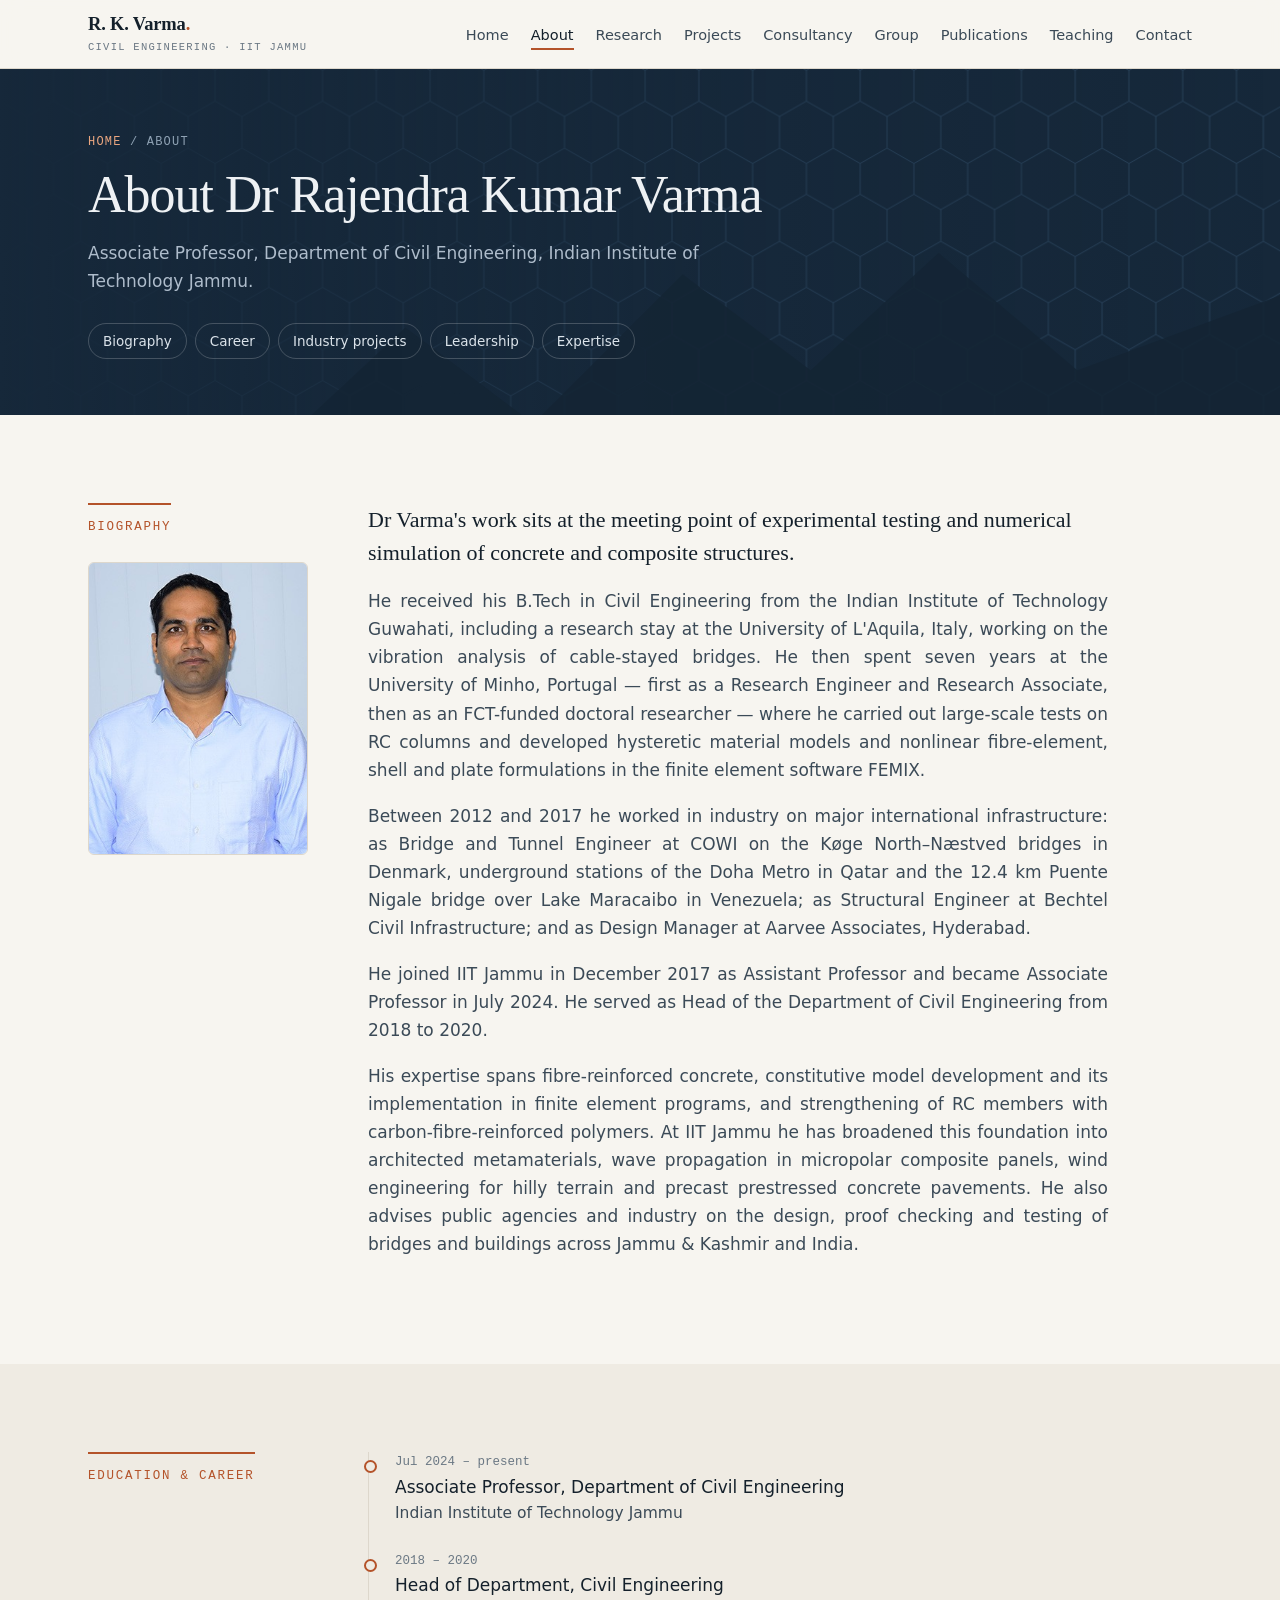
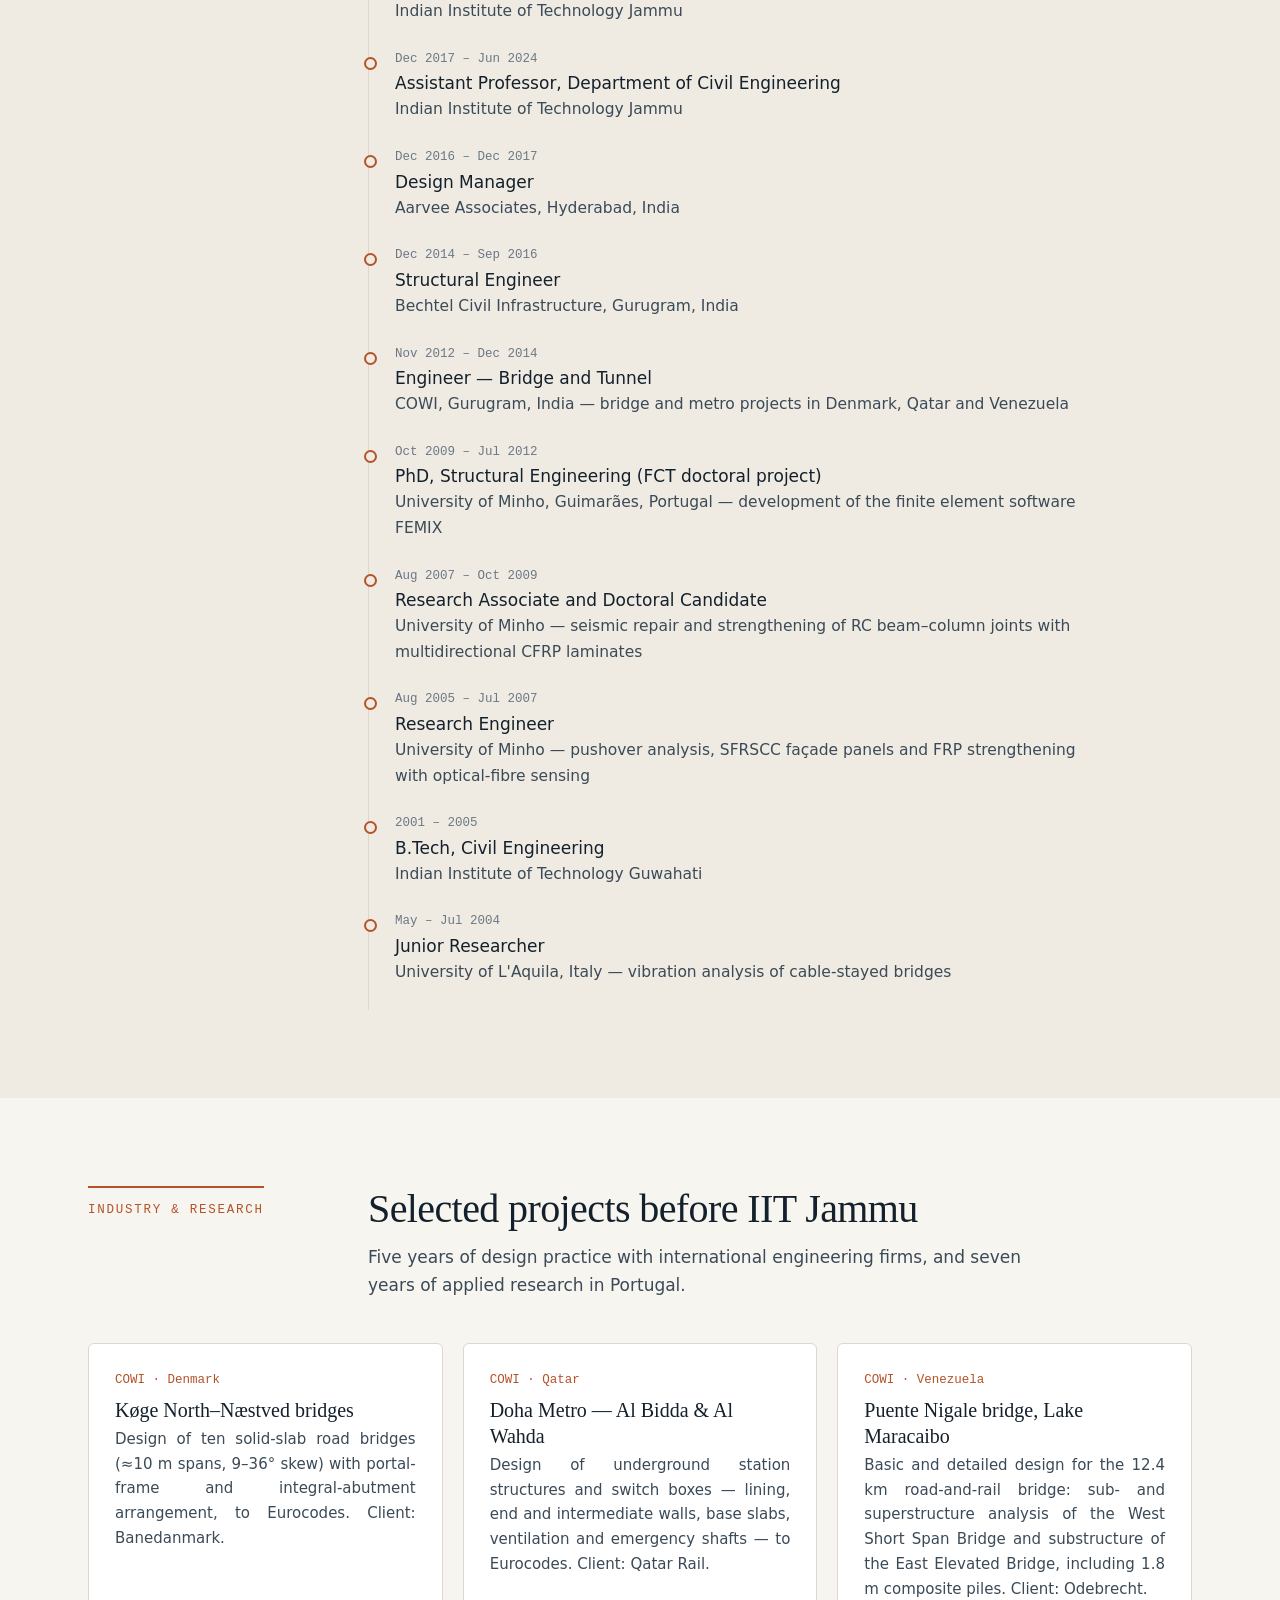
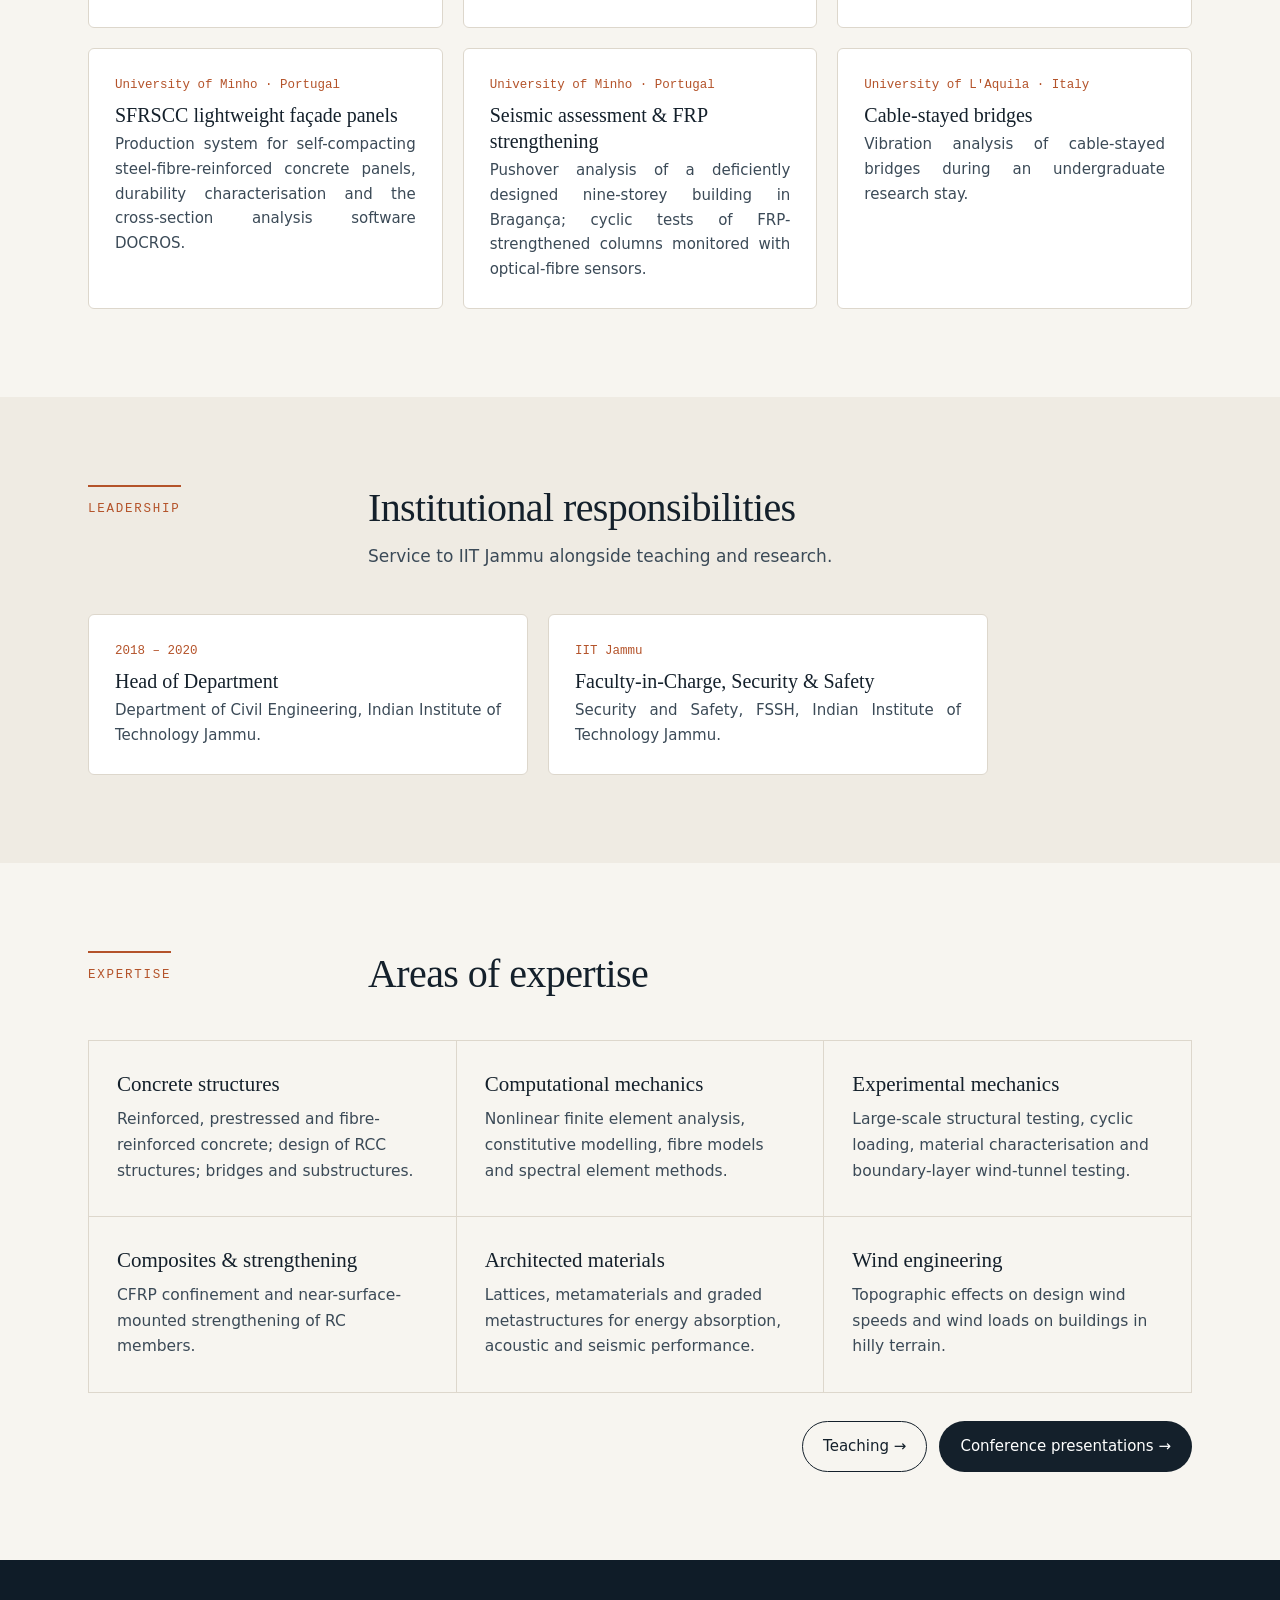
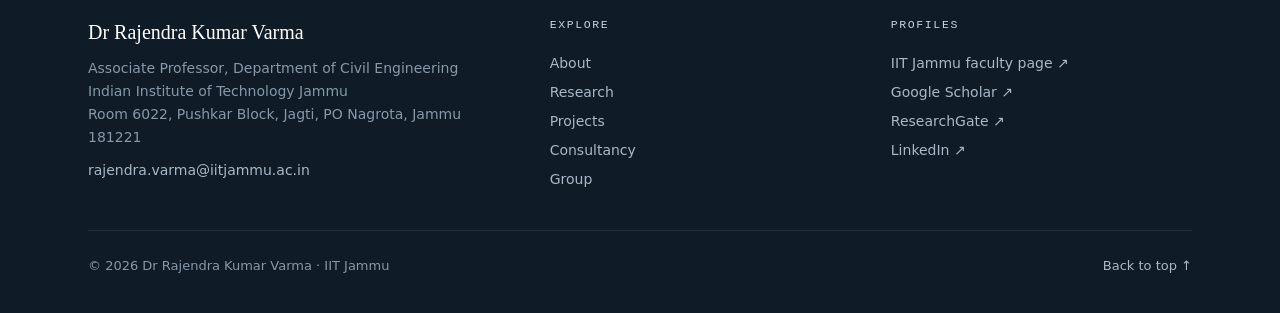
==== commit cd59cacd: "Add files via upload" ====
--- a/about.html
+++ b/about.html
@@ -30,7 +30,7 @@
 
 <section id="bio">
   <div class="wrap split">
-    <div><div class="sec-num">Biography</div></div>
+    <div><div class="sec-num">Biography</div><img class="about-photo" src="varma.jpg" alt="Dr Rajendra Kumar Varma"></div>
     <div class="prose reveal">
       <p class="lead">Dr Varma's work sits at the meeting point of experimental testing and numerical simulation of concrete and composite structures.</p>
       <p>He received his B.Tech in Civil Engineering from the Indian Institute of Technology Guwahati, including a research stay at the University of L'Aquila, Italy, working on the vibration analysis of cable-stayed bridges. He then spent seven years at the University of Minho, Portugal — first as a Research Engineer and Research Associate, then as an FCT-funded doctoral researcher — where he carried out large-scale tests on RC columns and developed hysteretic material models and nonlinear fibre-element, shell and plate formulations in the finite element software FEMIX.</p>
--- a/style.css
+++ b/style.css
@@ -45,7 +45,7 @@
 .textlink:hover{border-color:var(--accent)}
 
 /* ---------- home hero ---------- */
-.hero{position:relative;overflow:hidden;padding:80px 0 88px;background:var(--navy);color:#eef1f4}
+.hero{position:relative;overflow:hidden;padding:80px 0 96px;background:var(--navy);color:#eef1f4}
 .hero .wrap{position:relative;z-index:2}
 .hero-grid{display:grid;grid-template-columns:1.3fr .85fr;gap:56px;align-items:center}
 .eyebrow{font-family:var(--mono);font-size:12.5px;letter-spacing:.14em;text-transform:uppercase;color:var(--accent-soft)}
@@ -321,3 +321,45 @@
   .filters .count{margin-left:0;width:100%}
 }
 @media (prefers-reduced-motion:reduce){html{scroll-behavior:auto}.reveal{opacity:1;transform:none;transition:none}}
+
+/* ---------- research figure galleries ---------- */
+.gallery{display:grid;grid-template-columns:1fr 1fr;gap:14px}
+.shot{grid-column:span 2;display:flex;flex-direction:column;background:#fff;border:1px solid var(--line);border-radius:6px;padding:14px;text-decoration:none;cursor:zoom-in;transition:box-shadow .2s,border-color .2s}
+.shot.half{grid-column:span 1}
+.shot:hover{border-color:var(--ink-3);box-shadow:0 10px 26px -16px rgba(20,32,43,.35)}
+.shot img{width:100%;height:auto;max-height:440px;object-fit:contain;margin:0 auto}
+.shot.half img{max-height:220px;min-height:120px}
+.shot.tall img{max-height:520px}
+.shot span{font-size:12.5px;line-height:1.45;color:var(--ink-3);margin-top:10px}
+.fig figcaption.methods{font-family:var(--mono);font-size:11.5px;letter-spacing:.06em;text-transform:uppercase;color:var(--accent);margin-top:14px}
+
+/* lightbox */
+.lb{position:fixed;inset:0;z-index:100;background:rgba(10,18,26,.92);display:none;align-items:center;justify-content:center;padding:40px 24px;flex-direction:column;cursor:zoom-out}
+.lb.open{display:flex}
+.lb img{max-width:min(1200px,100%);max-height:80vh;object-fit:contain;background:#fff;border-radius:4px;padding:10px}
+.lb p{color:#dbe3ea;font-size:14.5px;margin-top:14px;max-width:900px;text-align:center}
+.lb button{position:absolute;top:18px;right:22px;background:none;border:1px solid rgba(255,255,255,.3);color:#fff;border-radius:99px;padding:6px 14px;font:500 14px var(--sans);cursor:pointer}
+
+/* ---------- home: at a glance ---------- */
+.glance-sec{background:var(--navy)}
+.glance{display:grid;grid-template-columns:repeat(4,1fr)}
+.glance div{padding:6px 24px;border-left:1px solid rgba(255,255,255,.14)}
+.glance div:first-child{border-left:0;padding-left:0}
+.glance b{display:block;font-family:var(--serif);font-weight:500;font-size:38px;color:#fff;line-height:1.1}
+.glance span{font-size:14px;color:#9fb0c1}
+@media (max-width:760px){.glance{grid-template-columns:1fr 1fr;row-gap:22px}.glance div:nth-child(3){border-left:0;padding-left:0}}
+
+/* ---------- justified body text ---------- */
+.prose p,.theme p,.course p,.role-card p,.join p,.proj p{text-align:justify;hyphens:auto;-webkit-hyphens:auto}
+.prose p.lead{text-align:left;hyphens:manual}
+.shot.mid img{max-height:320px}
+
+/* ---------- photo and map ---------- */
+.about-photo{width:100%;max-width:220px;aspect-ratio:3/4;object-fit:cover;border-radius:6px;margin-top:24px;border:1px solid var(--line)}
+.map-card{border-radius:6px;overflow:hidden;background:var(--card);border:1px solid var(--line);display:flex;flex-direction:column}
+.map-card iframe{width:100%;flex:1;min-height:340px;border:0;display:block;background:var(--paper-2)}
+.map-bar{display:flex;justify-content:space-between;align-items:center;gap:16px;padding:18px 22px;flex-wrap:wrap}
+.map-bar b{display:block;font-family:var(--serif);font-weight:500;font-size:19px}
+.map-bar span{font-size:14px;color:var(--ink-3)}
+.map-bar .btn{padding:10px 18px;font-size:14px}
+@media (max-width:960px){.about-photo{max-width:180px}}
